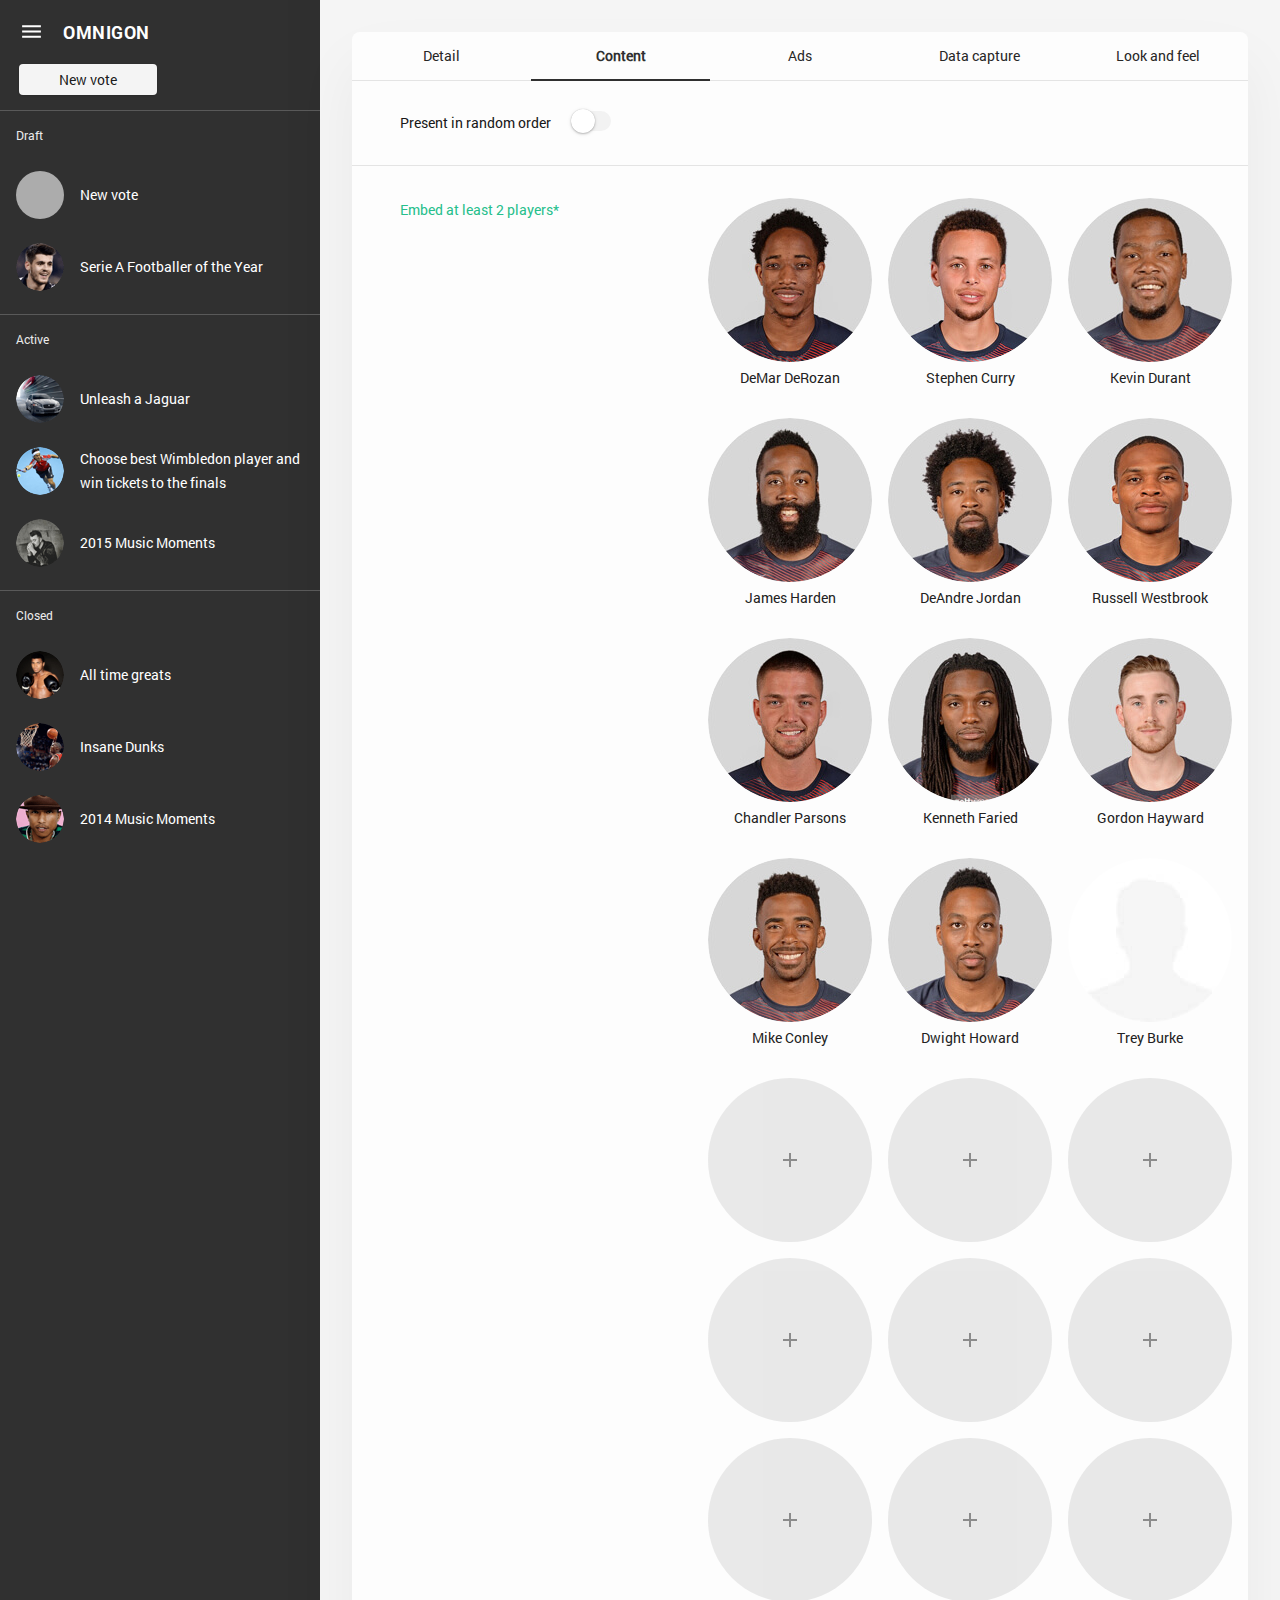
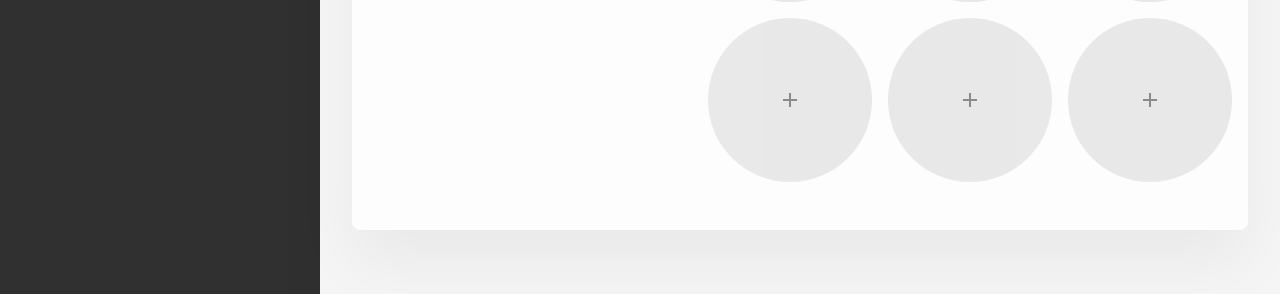
==== dev/index.html @ 8c4bab58 "#1" ====
<!doctype html>
<html class="no-js" lang="ru">

    <head>
        <meta charset="utf-8">
        <meta http-equiv="x-ua-compatible" content="ie=edge">
        <title>OMNIGON</title>
        <meta content="" name="description">
        <meta content="" name="keywords">
        <meta name="viewport" content="width=device-width, initial-scale=1">
        
        <meta content="telephone=no" name="format-detection">
        <!-- This make sence for mobile browsers. It means, that content has been optimized for mobile browsers -->
        <meta name="HandheldFriendly" content="true">
        
        
        <!--[if (gt IE 9)|!(IE)]><!--><link href="static/css/main.css" rel="stylesheet" type="text/css"><!--<![endif]-->
        
        
        <link rel="icon" type="image/jpg" href="favicon.jpg">
        <script>
            (function(H){H.className=H.className.replace(/\bno-js\b/,'js')})(document.documentElement)
        </script>
        
    </head>

    <body class="page">
        <svg xmlns="http://www.w3.org/2000/svg" style="border: 0 !important; clip: rect(0 0 0 0) !important; height: 1px !important; margin: -1px !important; overflow: hidden !important; padding: 0 !important; position: absolute !important; width: 1px !important;" class="root-svg-symbols-element">
    <symbol id="icon-check" viewBox="0 0 24 24">
      <path fill="#26BF8C" d="M9 16.17L4.83 12l-1.42 1.41L9 19 21 7l-1.41-1.41z"/>
    </symbol>
    <symbol id="icon-menu" viewBox="0 0 24 24">
      <path d="M0 0h24v24H0z"/><path class="st1" fill="#fff" d="M3 18h18v-2H3v2zm0-5h18v-2H3v2zm0-7v2h18V6H3z"/>
    </symbol>
    <symbol id="icon-plus" viewBox="0 0 24 24">
      <path d="M19 13h-6v6h-2v-6H5v-2h6V5h2v6h6z"/>
    </symbol></svg>

        <div class="page__wrapper">

            <aside class="aside">
              <div class="aside__head">
                <div class="aside__header">
                  <button class="btn btn-menu">
                    
                        <svg class="icon-menu" width="25" height="25">
                            <use xlink:href="#icon-menu"></use>
                        </svg>
                    
                  </button>
                    <h1 class="logo">
                      <a href="#" class="logo__link">OMNIGON</a>
                    </h1>
                </div>
                <button class="btn btn-small">New vote</button>
              </div>
              <div class="card card_side">
                  <div class="card__wrap">
                      <h4 class="card__title">Draft</h4>
                    <ul class="card__list">
              
                        <li class="card__item">
                          <a href="#" class="card__link">
              
                              <span class="card__pic card__pic_empty"></span>
                              <span class="card__text">New vote</span>
                          </a>
                        </li>
                        <li class="card__item">
                          <a href="#" class="card__link">
              
                              <span class="card__pic">
                                <img src="static/img/content/aside/01.jpg" class="card__img" alt="picture">
                              </span>
                              <span class="card__text">Serie A Footballer of the Year</span>
                          </a>
                        </li>
                    </ul>
                  </div>
                  <div class="card__wrap">
                      <h4 class="card__title">Active</h4>
                    <ul class="card__list">
              
                        <li class="card__item">
                          <a href="#" class="card__link">
              
                              <span class="card__pic">
                                <img src="static/img/content/aside/02.jpg" class="card__img" alt="picture">
                              </span>
                              <span class="card__text">Unleash a Jaguar</span>
                          </a>
                        </li>
                        <li class="card__item">
                          <a href="#" class="card__link">
              
                              <span class="card__pic">
                                <img src="static/img/content/aside/03.jpg" class="card__img" alt="picture">
                              </span>
                              <span class="card__text">Choose best Wimbledon player and win tickets to the finals</span>
                          </a>
                        </li>
                        <li class="card__item">
                          <a href="#" class="card__link">
              
                              <span class="card__pic">
                                <img src="static/img/content/aside/04.jpg" class="card__img" alt="picture">
                              </span>
                              <span class="card__text">2015 Music Moments</span>
                          </a>
                        </li>
                    </ul>
                  </div>
                  <div class="card__wrap">
                      <h4 class="card__title">Closed</h4>
                    <ul class="card__list">
              
                        <li class="card__item">
                          <a href="#" class="card__link">
              
                              <span class="card__pic">
                                <img src="static/img/content/aside/05.jpg" class="card__img" alt="picture">
                              </span>
                              <span class="card__text">All time greats</span>
                          </a>
                        </li>
                        <li class="card__item">
                          <a href="#" class="card__link">
              
                              <span class="card__pic">
                                <img src="static/img/content/aside/06.jpg" class="card__img" alt="picture">
                              </span>
                              <span class="card__text">Insane Dunks</span>
                          </a>
                        </li>
                        <li class="card__item">
                          <a href="#" class="card__link">
              
                              <span class="card__pic">
                                <img src="static/img/content/aside/07.jpg" class="card__img" alt="picture">
                              </span>
                              <span class="card__text">2014 Music Moments</span>
                          </a>
                        </li>
                    </ul>
                  </div>
              </div></aside>
            <main class="main">
            	<div class="main__wrap">
            		<nav class="navigation" tabindex="0">
            			<ul class="navigation__list">
            				<li class="navigation__item" onclick="openTab(this)" data-tab="detail">
            					<a href="#" class="navigation__link">Detail</a>
            				</li>
            				<li class="navigation__item is-active"  onclick="openTab(this)" data-tab="content">
            					<a href="#" class="navigation__link">Content</a>
            				</li>
            				<li class="navigation__item" onclick="openTab(this)" data-tab="ads">
            					<a href="#" class="navigation__link">Ads</a>
            				</li>
            				<li class="navigation__item" onclick="openTab(this)" data-tab="data">
            					<a href="#" class="navigation__link">Data capture</a>
            				</li>
            				<li class="navigation__item" onclick="openTab(this)" data-tab="look">
            					<a href="#" class="navigation__link">Look and feel</a>
            				</li>
            			</ul>
            		</nav>
            		<div class="main__content" id="detail">
            			<div class="main__box">
            				<p>Lorem ipsum dolor sit amet, consectetur adipisicing elit. Consequatur deleniti at ad vero expedita, quasi accusantium ab, obcaecati magni voluptatibus mollitia nobis excepturi aliquam earum facilis quod praesentium eaque dolorum, quis labore quas atque deserunt! Voluptate totam assumenda, aut sit porro iusto velit, maxime officiis eius temporibus, magnam quas maiores vero laboriosam distinctio! Blanditiis ducimus eius optio quibusdam, porro quasi explicabo quia doloremque iusto voluptates recusandae soluta cupiditate harum, commodi accusantium autem voluptatibus temporibus nobis, ad quisquam sequi itaque enim natus assumenda deserunt. In hic, praesentium impedit assumenda nostrum non, quo nesciunt dolor neque maxime magnam eaque, quam quia perferendis beatae, a odio fugiat explicabo suscipit aut. Mollitia esse, ullam, tempora quam necessitatibus in perferendis exercitationem enim, id soluta, doloremque iusto facilis eos eius laudantium sequi facere architecto consectetur veritatis laboriosam recusandae voluptas. Alias tempore eius porro placeat fugiat voluptas tenetur quo corporis vitae quam commodi, qui accusamus nulla ducimus vel consectetur doloremque excepturi harum rem. Atque facilis autem est ullam ad veniam illum iure qui alias. Consequuntur fugit ex debitis officiis minus quos doloribus illum doloremque quod nisi a, modi blanditiis fugiat, in, placeat. Blanditiis consequuntur sit nulla fuga, ex, asperiores eum aliquid enim ab, iusto labore hic. Harum cum in, laboriosam nulla praesentium atque qui, esse odio, quas nisi exercitationem eius. Eveniet optio, quibusdam asperiores. Sit repudiandae iste natus hic cupiditate, assumenda vero, sequi cumque suscipit amet eveniet, ipsam consectetur, laborum! Molestiae dolore voluptates facere omnis officiis mollitia cupiditate fuga! Eos vitae nemo, unde eveniet soluta debitis, nihil reprehenderit ipsum voluptatum veritatis architecto, aut odio provident. Natus iste impedit, provident nesciunt a nobis recusandae quam facere fugiat quasi, quae placeat possimus molestiae, quis enim sapiente quidem delectus cumque. Tempore ipsum, nobis, doloremque labore animi quas perferendis deleniti facilis consequuntur numquam sapiente. Deserunt sed, a illum expedita inventore ipsa dolores eius tempore molestias vel aut eaque maiores quis eligendi accusantium, minus repellendus error nam laborum rerum, quibusdam aliquam dolorem culpa! Maxime dolores laborum, eius. Eum dolor, temporibus nesciunt vero explicabo optio ratione excepturi nam ipsa totam repellendus dicta recusandae quisquam hic vitae dolores tenetur, ducimus doloribus nulla consequuntur iusto! Expedita, doloremque modi, repellat perferendis dolorum itaque ipsum maxime, reiciendis quas reprehenderit, ratione provident! Ut accusamus laudantium nisi quibusdam tenetur, molestias error corporis facere, in corrupti hic nulla numquam a accusantium repellendus amet quos odio, iste quasi. Ab consectetur expedita fugiat quod nam harum cupiditate fuga at, dolorem eius nulla, nisi tempora culpa corporis doloremque, explicabo facilis tempore iure quaerat repellendus. Ipsa quas eius, obcaecati nostrum quod veritatis quia quidem fugiat veniam odio repellat facere voluptatum possimus quisquam blanditiis perferendis vel molestiae cupiditate esse. Odio repellendus a voluptates optio ducimus earum vero beatae est, id ipsam, maxime possimus nihil non quod ratione qui! Id reprehenderit iusto, illo eos provident optio voluptatibus accusantium non eveniet numquam officia veritatis tempore omnis ea quis sed ducimus. Vitae aliquid harum facere, atque officia quia, praesentium blanditiis, repudiandae sequi aliquam debitis. Cum ullam at distinctio quam fugit ipsum libero, doloribus quod delectus nisi recusandae veniam voluptate necessitatibus pariatur, deleniti sunt, temporibus harum hic eligendi rem. At placeat assumenda totam sapiente expedita, excepturi consequuntur, beatae, magnam itaque cumque exercitationem necessitatibus dolorem accusantium cum alias corporis minus. Modi ex, voluptate impedit accusamus earum velit omnis facere non ipsum, soluta fugiat corrupti. Quasi, rerum amet tempore fuga laudantium at aliquid. Inventore provident commodi blanditiis, consequuntur soluta ipsum et natus dignissimos magnam voluptates asperiores eligendi aut nam ad sint numquam debitis optio. Voluptates ad cum id commodi veniam repudiandae blanditiis alias, enim doloremque dicta. Sed iste, accusantium aliquid minima, porro possimus doloribus dolore aliquam esse in velit soluta molestiae, minus quod. Eaque suscipit dolor culpa voluptatum, debitis aspernatur harum placeat, necessitatibus ipsam beatae sint magnam consequuntur eligendi nesciunt quisquam animi quia amet natus corporis eum tempore. Quasi quas numquam animi, eius perferendis, architecto delectus maxime ducimus doloremque natus voluptatum nihil tempora, id cum quam commodi. At cupiditate non, nam tempore qui eius, ab explicabo doloribus vero asperiores ex libero sint! Magnam soluta voluptas eaque laboriosam minus vero, debitis! Officia dolorum, sunt tempora quisquam impedit dolores perferendis harum, accusamus vitae reprehenderit molestias laboriosam, animi autem cupiditate porro! Quod tempora minima minus velit labore odio at quam excepturi aspernatur aperiam repellendus illum error, eum, doloribus debitis laborum quibusdam nisi sunt necessitatibus magnam, qui tenetur illo esse. Quas quis doloribus recusandae ad ullam temporibus dignissimos perspiciatis placeat commodi inventore similique, tempore non in repellat deleniti magni libero. Qui officia autem debitis rem omnis. Officiis, nostrum! Magni placeat sed porro, error, voluptate officiis reprehenderit culpa rem quo quisquam quidem, libero corporis? Similique, soluta. Unde atque accusantium ipsa consequatur nesciunt facere consectetur. Praesentium adipisci sapiente impedit dolorum quia, iste commodi. Rem iusto sequi dolor maxime aut dolores ut labore vel totam. Laudantium suscipit nulla earum dolorum alias possimus, voluptas accusamus eaque delectus assumenda. Quod esse reiciendis cum repudiandae delectus accusamus, omnis itaque tempora labore, aperiam nesciunt laboriosam ad quaerat inventore consectetur, sapiente nihil cumque suscipit quis. Voluptate eveniet harum tempore, necessitatibus ullam ex, possimus, recusandae non et doloremque incidunt ipsum consequuntur similique quasi porro commodi nulla aliquid facilis velit. Porro culpa doloremque molestiae ad repudiandae quod beatae! Iure impedit corporis at voluptates similique id quos illo, animi incidunt? Ullam, est. Quibusdam error quas doloribus, minus obcaecati repudiandae sapiente optio quasi odit temporibus laboriosam consectetur, illum suscipit explicabo. Exercitationem ipsam voluptatum nemo consectetur fuga facilis temporibus laboriosam, nobis dolores necessitatibus sapiente doloribus expedita, cupiditate! Mollitia repellendus fugiat nobis, quaerat dolorum architecto dolores ullam. Cupiditate unde non est eum ut, qui atque, culpa a consequatur illum aspernatur dicta doloremque nemo voluptas enim accusamus consectetur vero, officia quia totam inventore rerum perferendis veniam? Quas quae culpa, sequi necessitatibus quis est soluta, temporibus nesciunt, itaque cum optio nam. Quaerat eum et error amet expedita quasi quo cumque dolore iusto exercitationem mollitia autem ducimus consequatur, ipsum, cupiditate ipsa sint libero laborum consequuntur, rem explicabo repudiandae laboriosam totam. Tempora minima in repudiandae non vel sequi ab ea enim, neque, provident odit similique quasi itaque atque? Vero ducimus eum nam esse ea voluptas quis et. Optio minus nisi officia. Dolore soluta quisquam deleniti, rerum magni blanditiis cumque natus eos veritatis voluptatum nisi adipisci neque esse doloribus enim ipsam aperiam repellendus non rem provident possimus quae repudiandae in, eaque! Delectus quo sed soluta enim. Quis perferendis harum earum ullam, ipsa quae qui voluptatum saepe ratione consequuntur molestias deserunt dignissimos error, ab aspernatur distinctio? Commodi iure, odio ipsum numquam quo, rem obcaecati deserunt molestias nesciunt tempore nam quae. Natus deleniti, vel blanditiis hic omnis tempora quas id nesciunt dolorum sed, eveniet vero magni doloribus possimus laudantium harum, eaque nihil sunt, nisi exercitationem atque totam esse molestiae nulla? Nobis possimus voluptatibus dolorum, suscipit, impedit temporibus accusantium at adipisci. Sapiente magnam et eius. Aliquam cum, recusandae pariatur nesciunt veritatis animi sit accusantium eius harum assumenda alias quam, nemo nam aspernatur debitis. Reprehenderit ipsa omnis non libero ab ipsum sed laudantium, sapiente, nesciunt corporis expedita doloribus illum quibusdam voluptates consequatur similique, quisquam praesentium alias. Sunt ad, temporibus fugiat voluptatibus quis. Quaerat nostrum perspiciatis porro nemo non, distinctio facere incidunt veniam voluptate suscipit vero aliquid consequatur odit amet dolor placeat facilis doloribus mollitia maxime libero esse consectetur expedita. Doloremque molestiae dolore magni maiores sapiente quaerat quisquam tenetur?</p>
            			</div>
            		</div>
            		<div class="main__content is-active" id="content">
            			<div class="present" >
            				<p class="present__desc">Present in random order</p>
            				<form action="/" method="POST" class="present__toggler">
            					<figure class="toggler" tabindex="0">
            						<input class="toggler__checkbox" id="toggler" type="checkbox" name="toggler" tabindex="0">
            						<label class="toggler__btn" for="toggler"></label>
            					</figure>
            				</form>
            			</div>
            			<div class="card card_main">
            			    <div class="card__wrap">
            			        <h4 class="card__title">Embed at least 2 players*</h4>
            			      <ul class="card__list">
            			
            			          <li class="card__item">
            			            <a href="#" class="card__link">
            			
            			                <span class="card__pic">
            			                  <img src="static/img/content/main/01.jpg" class="card__img" alt="picture">
            			                </span>
            			                <span class="card__text">DeMar DeRozan</span>
            			            </a>
            			          </li>
            			          <li class="card__item">
            			            <a href="#" class="card__link">
            			
            			                <span class="card__pic">
            			                  <img src="static/img/content/main/02.jpg" class="card__img" alt="picture">
            			                </span>
            			                <span class="card__text">Stephen Curry</span>
            			            </a>
            			          </li>
            			          <li class="card__item">
            			            <a href="#" class="card__link">
            			
            			                <span class="card__pic">
            			                  <img src="static/img/content/main/03.jpg" class="card__img" alt="picture">
            			                </span>
            			                <span class="card__text">Kevin Durant</span>
            			            </a>
            			          </li>
            			          <li class="card__item">
            			            <a href="#" class="card__link">
            			
            			                <span class="card__pic">
            			                  <img src="static/img/content/main/04.jpg" class="card__img" alt="picture">
            			                </span>
            			                <span class="card__text">James Harden</span>
            			            </a>
            			          </li>
            			          <li class="card__item">
            			            <a href="#" class="card__link">
            			
            			                <span class="card__pic">
            			                  <img src="static/img/content/main/05.jpg" class="card__img" alt="picture">
            			                </span>
            			                <span class="card__text">DeAndre Jordan</span>
            			            </a>
            			          </li>
            			          <li class="card__item">
            			            <a href="#" class="card__link">
            			
            			                <span class="card__pic">
            			                  <img src="static/img/content/main/06.jpg" class="card__img" alt="picture">
            			                </span>
            			                <span class="card__text">Russell Westbrook</span>
            			            </a>
            			          </li>
            			          <li class="card__item">
            			            <a href="#" class="card__link">
            			
            			                <span class="card__pic">
            			                  <img src="static/img/content/main/07.jpg" class="card__img" alt="picture">
            			                </span>
            			                <span class="card__text">Chandler Parsons</span>
            			            </a>
            			          </li>
            			          <li class="card__item">
            			            <a href="#" class="card__link">
            			
            			                <span class="card__pic">
            			                  <img src="static/img/content/main/08.jpg" class="card__img" alt="picture">
            			                </span>
            			                <span class="card__text">Kenneth Faried</span>
            			            </a>
            			          </li>
            			          <li class="card__item">
            			            <a href="#" class="card__link">
            			
            			                <span class="card__pic">
            			                  <img src="static/img/content/main/09.jpg" class="card__img" alt="picture">
            			                </span>
            			                <span class="card__text">Gordon Hayward</span>
            			            </a>
            			          </li>
            			          <li class="card__item">
            			            <a href="#" class="card__link">
            			
            			                <span class="card__pic">
            			                  <img src="static/img/content/main/10.jpg" class="card__img" alt="picture">
            			                </span>
            			                <span class="card__text">Mike Conley</span>
            			            </a>
            			          </li>
            			          <li class="card__item">
            			            <a href="#" class="card__link">
            			
            			                <span class="card__pic">
            			                  <img src="static/img/content/main/11.jpg" class="card__img" alt="picture">
            			                </span>
            			                <span class="card__text">Dwight Howard</span>
            			            </a>
            			          </li>
            			          <li class="card__item">
            			            <a href="#" class="card__link">
            			
            			                <span class="card__pic card__pic_empty"></span>
            			                <span class="card__text">Trey Burke</span>
            			            </a>
            			          </li>
            			          <li class="card__item">
            			            <a href="#" class="card__link">
            			
            			                <span class="card__pic card__pic_add">
            			                  
            			            <svg class="icon-plus" width="24px" height="24px">
            			                <use xlink:href="#icon-plus"></use>
            			            </svg>
            			        
            			                </span>
            			                          </a>
            			          </li>
            			          <li class="card__item">
            			            <a href="#" class="card__link">
            			
            			                <span class="card__pic card__pic_add">
            			                  
            			            <svg class="icon-plus" width="24px" height="24px">
            			                <use xlink:href="#icon-plus"></use>
            			            </svg>
            			        
            			                </span>
            			                          </a>
            			          </li>
            			          <li class="card__item">
            			            <a href="#" class="card__link">
            			
            			                <span class="card__pic card__pic_add">
            			                  
            			            <svg class="icon-plus" width="24px" height="24px">
            			                <use xlink:href="#icon-plus"></use>
            			            </svg>
            			        
            			                </span>
            			                          </a>
            			          </li>
            			          <li class="card__item">
            			            <a href="#" class="card__link">
            			
            			                <span class="card__pic card__pic_add">
            			                  
            			            <svg class="icon-plus" width="24px" height="24px">
            			                <use xlink:href="#icon-plus"></use>
            			            </svg>
            			        
            			                </span>
            			                          </a>
            			          </li>
            			          <li class="card__item">
            			            <a href="#" class="card__link">
            			
            			                <span class="card__pic card__pic_add">
            			                  
            			            <svg class="icon-plus" width="24px" height="24px">
            			                <use xlink:href="#icon-plus"></use>
            			            </svg>
            			        
            			                </span>
            			                          </a>
            			          </li>
            			          <li class="card__item">
            			            <a href="#" class="card__link">
            			
            			                <span class="card__pic card__pic_add">
            			                  
            			            <svg class="icon-plus" width="24px" height="24px">
            			                <use xlink:href="#icon-plus"></use>
            			            </svg>
            			        
            			                </span>
            			                          </a>
            			          </li>
            			          <li class="card__item">
            			            <a href="#" class="card__link">
            			
            			                <span class="card__pic card__pic_add">
            			                  
            			            <svg class="icon-plus" width="24px" height="24px">
            			                <use xlink:href="#icon-plus"></use>
            			            </svg>
            			        
            			                </span>
            			                          </a>
            			          </li>
            			          <li class="card__item">
            			            <a href="#" class="card__link">
            			
            			                <span class="card__pic card__pic_add">
            			                  
            			            <svg class="icon-plus" width="24px" height="24px">
            			                <use xlink:href="#icon-plus"></use>
            			            </svg>
            			        
            			                </span>
            			                          </a>
            			          </li>
            			          <li class="card__item">
            			            <a href="#" class="card__link">
            			
            			                <span class="card__pic card__pic_add">
            			                  
            			            <svg class="icon-plus" width="24px" height="24px">
            			                <use xlink:href="#icon-plus"></use>
            			            </svg>
            			        
            			                </span>
            			                          </a>
            			          </li>
            			          <li class="card__item">
            			            <a href="#" class="card__link">
            			
            			                <span class="card__pic card__pic_add">
            			                  
            			            <svg class="icon-plus" width="24px" height="24px">
            			                <use xlink:href="#icon-plus"></use>
            			            </svg>
            			        
            			                </span>
            			                          </a>
            			          </li>
            			          <li class="card__item">
            			            <a href="#" class="card__link">
            			
            			                <span class="card__pic card__pic_add">
            			                  
            			            <svg class="icon-plus" width="24px" height="24px">
            			                <use xlink:href="#icon-plus"></use>
            			            </svg>
            			        
            			                </span>
            			                          </a>
            			          </li>
            			          <li class="card__item">
            			            <a href="#" class="card__link">
            			
            			                <span class="card__pic card__pic_add">
            			                  
            			            <svg class="icon-plus" width="24px" height="24px">
            			                <use xlink:href="#icon-plus"></use>
            			            </svg>
            			        
            			                </span>
            			                          </a>
            			          </li>
            			      </ul>
            			    </div>
            			</div>		</div>
            		<div class="main__content" id="ads">
            			<div class="main__box">
            				<p>Lorem ipsum dolor sit amet, consectetur adipisicing elit. Voluptatem tempore, corporis. Facilis quis eveniet odit rerum quod, non accusantium molestias minus explicabo omnis, sunt optio esse aut culpa impedit. Officia perferendis soluta labore consequatur pariatur nesciunt porro dolorum repellat molestiae minus, quis cumque ipsa, dolorem sint ut ducimus eius dolore! Culpa sunt, architecto inventore distinctio! Consequatur nihil quae maxime dicta aperiam deleniti possimus id placeat aut tempore molestias omnis, accusantium adipisci perferendis quis. Soluta a, exercitationem? Ipsam velit reiciendis quia eius, alias ut atque odio labore facere numquam temporibus sequi delectus earum totam aut ullam, quod, recusandae, molestias distinctio. Perferendis veritatis tempora voluptatem quis vero quia autem. Dolor tempora suscipit alias assumenda natus vel earum voluptas, autem pariatur placeat deserunt debitis incidunt laudantium vitae at, a, similique quis nemo porro quia libero dolorum error quibusdam hic. Itaque voluptatibus nisi a qui dolore adipisci quod quos, beatae odit unde veritatis, dignissimos quis laboriosam et! Minus nobis esse quas veniam rerum temporibus sint distinctio. Qui fugiat maiores recusandae sunt, esse similique ratione cumque illum. Rerum neque porro expedita tenetur, deserunt sunt mollitia exercitationem vitae, quibusdam at, sint repellendus praesentium ut ipsam facilis! Odit natus quod, repudiandae? Repellat, distinctio consectetur, quia accusamus adipisci amet harum quis beatae fugit omnis corporis totam ratione placeat ipsam voluptates fugiat! Commodi, facere fugit nihil autem quisquam sequi deserunt tempore repudiandae, beatae, a repellendus odio fugiat. Tempora, distinctio! Beatae nemo officia nobis, deserunt officiis cumque, mollitia, aut adipisci porro dolor eos, voluptates quasi impedit quae minus! Expedita tempore ipsum minus numquam accusantium. Voluptates exercitationem quasi ipsam amet error quaerat asperiores atque molestias, modi ducimus repellendus saepe a. Deserunt aliquid alias ab voluptate impedit natus, dolore nulla amet optio sint in beatae asperiores quisquam necessitatibus nisi, quia praesentium iste rerum id quo? Delectus iusto totam illum, velit voluptas suscipit autem soluta, quas? Sed consequuntur reiciendis nostrum, quia possimus quod exercitationem ullam quasi numquam cupiditate temporibus odit dolor repellat neque ipsam repellendus vitae maxime tempora harum at magni, vero sequi dicta excepturi voluptas. Optio id repudiandae aut aspernatur iusto, inventore, perferendis ratione consequatur error vitae laudantium? Ab voluptatibus ipsam vero est quidem dignissimos earum minima nostrum, veniam non eligendi quas repellendus minus sapiente hic consectetur aliquid omnis dolorum commodi obcaecati rem placeat molestiae voluptatem. Dolorem tempora, totam excepturi amet aspernatur quibusdam dolor ullam maiores? Ab, cupiditate animi amet ea, rerum incidunt provident quaerat molestias ratione sunt sapiente accusantium in vero quasi temporibus aliquam asperiores delectus veniam suscipit iusto. Praesentium, repellat, obcaecati. Recusandae quidem maxime necessitatibus iure consequatur fuga asperiores soluta sequi debitis culpa molestias inventore quisquam, rem voluptate. Quod consequatur quis laboriosam, quibusdam eos fugiat odio in dolores, tempore at ad recusandae odit quo rerum ratione voluptate cupiditate corrupti maiores reiciendis molestiae. Nulla sed labore sunt, esse unde eius necessitatibus provident! Excepturi ad, tempora. Natus earum dolore expedita eligendi. Natus labore, temporibus error id corporis, saepe ut illo maiores impedit dolor architecto delectus provident modi tenetur totam! Temporibus, maxime, molestias! A amet, porro! Sed harum debitis possimus modi pariatur assumenda, quasi nesciunt distinctio quos optio illum, officia inventore dolores esse sequi ullam voluptate similique eius voluptatibus repellat? Vero culpa nulla, sit reprehenderit placeat ad dicta omnis! Fuga delectus minima dolorum porro voluptatum mollitia ducimus odio architecto quae tempore nam reiciendis, similique consectetur eaque cum at, animi, sequi error voluptatibus eum aliquam temporibus praesentium! A laborum recusandae cumque distinctio libero sed cum veritatis corporis! Voluptas eum optio, cum minus maxime saepe tenetur possimus cupiditate earum? Perspiciatis ratione natus blanditiis architecto ipsa voluptates, deleniti eaque, dicta suscipit incidunt ullam veritatis ut ad consequatur vitae distinctio ipsam officia est eveniet animi ea recusandae nam! Praesentium totam incidunt, natus cumque illo magnam modi, velit soluta ad rem ipsa consequatur culpa aut nobis voluptates odit. Hic, architecto facilis tenetur nesciunt laboriosam quis iste eius quaerat velit, molestias asperiores magni laudantium a magnam quia ab esse quibusdam. Ratione optio autem ex beatae tempore id dolore vel modi. Alias unde nam possimus expedita sint, consectetur labore praesentium? Tempore optio beatae, quasi in saepe rerum molestias nihil natus tempora officiis pariatur facere sed unde ratione voluptatibus, asperiores. Expedita quaerat, facere! Consequatur quod voluptatibus doloribus, facere odio, illo commodi nobis assumenda temporibus sint aliquid repudiandae nostrum? Minus aliquam voluptates vel error ex laborum quasi quo, ut temporibus et id explicabo alias inventore rerum perspiciatis, mollitia impedit nesciunt recusandae totam eius dolor doloremque corporis. Quis, officia possimus maiores veritatis necessitatibus porro dolore, perspiciatis, rem labore quam nesciunt, reprehenderit! Pariatur facere officia, facilis ad consequatur nihil placeat quod voluptatibus odit laudantium, id debitis est alias at nesciunt beatae sequi vel hic aperiam. Voluptate earum soluta sit, numquam rem autem suscipit dolores fuga, fugit dolore id ea corporis magnam explicabo veritatis eligendi quisquam. Sint veritatis tempora quibusdam mollitia perspiciatis inventore et facilis iusto repellat maiores alias beatae quasi, minima sapiente qui accusantium. Veniam non facilis, sit, inventore ipsa ut necessitatibus quaerat sed assumenda optio qui odit repellendus similique officia, dolorem, dolore officiis labore ipsam dolorum eum blanditiis illo itaque. Rerum fugit voluptatem explicabo quod, commodi. Eos, odit fugiat illo saepe atque incidunt explicabo rem vero dolor a facilis quam quod, libero consequuntur suscipit accusamus vel nihil perferendis voluptates. Laborum optio nisi odio, in molestiae inventore ipsa ea doloribus sed repellat cumque quod rerum eveniet repudiandae, tenetur eos culpa. Fugiat cumque nesciunt voluptatem officiis placeat. Distinctio ut, unde iste, ab esse minima quam natus sed nemo, inventore nesciunt quasi illo veritatis possimus ipsa dignissimos dolor eius assumenda vitae? Quia eius, eligendi dolores natus saepe beatae, facilis veritatis odio vero sed, aperiam similique? Ducimus et provident doloribus, at? Optio adipisci amet quibusdam, fugit quod consequuntur minus, ab sapiente, sed voluptas eaque aliquid deserunt maxime, cumque minima. Soluta dolore aliquam corrupti recusandae, nostrum velit tempora amet explicabo libero fugiat ipsa iure mollitia nesciunt eaque deleniti laborum aperiam, quaerat atque tenetur voluptatibus eos quia. Sed temporibus omnis, aut quis ea consequuntur exercitationem ullam ducimus recusandae laborum, nemo suscipit quod eveniet harum natus qui et esse eligendi? Beatae error consequatur iste, quod recusandae placeat, architecto cumque aliquam!</p>
            			</div>
            		</div>
            		<div class="main__content" id="data">
            			<div class="card card_main">
            			    <div class="card__wrap">
            			        <h4 class="card__title">Embed at least 2 players*</h4>
            			      <ul class="card__list">
            			
            			          <li class="card__item">
            			            <a href="#" class="card__link">
            			
            			                <span class="card__pic">
            			                  <img src="static/img/content/main/01.jpg" class="card__img" alt="picture">
            			                </span>
            			                <span class="card__text">DeMar DeRozan</span>
            			            </a>
            			          </li>
            			          <li class="card__item">
            			            <a href="#" class="card__link">
            			
            			                <span class="card__pic">
            			                  <img src="static/img/content/main/02.jpg" class="card__img" alt="picture">
            			                </span>
            			                <span class="card__text">Stephen Curry</span>
            			            </a>
            			          </li>
            			          <li class="card__item">
            			            <a href="#" class="card__link">
            			
            			                <span class="card__pic">
            			                  <img src="static/img/content/main/03.jpg" class="card__img" alt="picture">
            			                </span>
            			                <span class="card__text">Kevin Durant</span>
            			            </a>
            			          </li>
            			          <li class="card__item">
            			            <a href="#" class="card__link">
            			
            			                <span class="card__pic">
            			                  <img src="static/img/content/main/04.jpg" class="card__img" alt="picture">
            			                </span>
            			                <span class="card__text">James Harden</span>
            			            </a>
            			          </li>
            			          <li class="card__item">
            			            <a href="#" class="card__link">
            			
            			                <span class="card__pic">
            			                  <img src="static/img/content/main/05.jpg" class="card__img" alt="picture">
            			                </span>
            			                <span class="card__text">DeAndre Jordan</span>
            			            </a>
            			          </li>
            			          <li class="card__item">
            			            <a href="#" class="card__link">
            			
            			                <span class="card__pic">
            			                  <img src="static/img/content/main/06.jpg" class="card__img" alt="picture">
            			                </span>
            			                <span class="card__text">Russell Westbrook</span>
            			            </a>
            			          </li>
            			          <li class="card__item">
            			            <a href="#" class="card__link">
            			
            			                <span class="card__pic">
            			                  <img src="static/img/content/main/07.jpg" class="card__img" alt="picture">
            			                </span>
            			                <span class="card__text">Chandler Parsons</span>
            			            </a>
            			          </li>
            			          <li class="card__item">
            			            <a href="#" class="card__link">
            			
            			                <span class="card__pic">
            			                  <img src="static/img/content/main/08.jpg" class="card__img" alt="picture">
            			                </span>
            			                <span class="card__text">Kenneth Faried</span>
            			            </a>
            			          </li>
            			          <li class="card__item">
            			            <a href="#" class="card__link">
            			
            			                <span class="card__pic">
            			                  <img src="static/img/content/main/09.jpg" class="card__img" alt="picture">
            			                </span>
            			                <span class="card__text">Gordon Hayward</span>
            			            </a>
            			          </li>
            			          <li class="card__item">
            			            <a href="#" class="card__link">
            			
            			                <span class="card__pic">
            			                  <img src="static/img/content/main/10.jpg" class="card__img" alt="picture">
            			                </span>
            			                <span class="card__text">Mike Conley</span>
            			            </a>
            			          </li>
            			          <li class="card__item">
            			            <a href="#" class="card__link">
            			
            			                <span class="card__pic">
            			                  <img src="static/img/content/main/11.jpg" class="card__img" alt="picture">
            			                </span>
            			                <span class="card__text">Dwight Howard</span>
            			            </a>
            			          </li>
            			          <li class="card__item">
            			            <a href="#" class="card__link">
            			
            			                <span class="card__pic card__pic_empty"></span>
            			                <span class="card__text">Trey Burke</span>
            			            </a>
            			          </li>
            			          <li class="card__item">
            			            <a href="#" class="card__link">
            			
            			                <span class="card__pic card__pic_add">
            			                  
            			            <svg class="icon-plus" width="24px" height="24px">
            			                <use xlink:href="#icon-plus"></use>
            			            </svg>
            			        
            			                </span>
            			                          </a>
            			          </li>
            			          <li class="card__item">
            			            <a href="#" class="card__link">
            			
            			                <span class="card__pic card__pic_add">
            			                  
            			            <svg class="icon-plus" width="24px" height="24px">
            			                <use xlink:href="#icon-plus"></use>
            			            </svg>
            			        
            			                </span>
            			                          </a>
            			          </li>
            			          <li class="card__item">
            			            <a href="#" class="card__link">
            			
            			                <span class="card__pic card__pic_add">
            			                  
            			            <svg class="icon-plus" width="24px" height="24px">
            			                <use xlink:href="#icon-plus"></use>
            			            </svg>
            			        
            			                </span>
            			                          </a>
            			          </li>
            			          <li class="card__item">
            			            <a href="#" class="card__link">
            			
            			                <span class="card__pic card__pic_add">
            			                  
            			            <svg class="icon-plus" width="24px" height="24px">
            			                <use xlink:href="#icon-plus"></use>
            			            </svg>
            			        
            			                </span>
            			                          </a>
            			          </li>
            			          <li class="card__item">
            			            <a href="#" class="card__link">
            			
            			                <span class="card__pic card__pic_add">
            			                  
            			            <svg class="icon-plus" width="24px" height="24px">
            			                <use xlink:href="#icon-plus"></use>
            			            </svg>
            			        
            			                </span>
            			                          </a>
            			          </li>
            			          <li class="card__item">
            			            <a href="#" class="card__link">
            			
            			                <span class="card__pic card__pic_add">
            			                  
            			            <svg class="icon-plus" width="24px" height="24px">
            			                <use xlink:href="#icon-plus"></use>
            			            </svg>
            			        
            			                </span>
            			                          </a>
            			          </li>
            			          <li class="card__item">
            			            <a href="#" class="card__link">
            			
            			                <span class="card__pic card__pic_add">
            			                  
            			            <svg class="icon-plus" width="24px" height="24px">
            			                <use xlink:href="#icon-plus"></use>
            			            </svg>
            			        
            			                </span>
            			                          </a>
            			          </li>
            			          <li class="card__item">
            			            <a href="#" class="card__link">
            			
            			                <span class="card__pic card__pic_add">
            			                  
            			            <svg class="icon-plus" width="24px" height="24px">
            			                <use xlink:href="#icon-plus"></use>
            			            </svg>
            			        
            			                </span>
            			                          </a>
            			          </li>
            			          <li class="card__item">
            			            <a href="#" class="card__link">
            			
            			                <span class="card__pic card__pic_add">
            			                  
            			            <svg class="icon-plus" width="24px" height="24px">
            			                <use xlink:href="#icon-plus"></use>
            			            </svg>
            			        
            			                </span>
            			                          </a>
            			          </li>
            			          <li class="card__item">
            			            <a href="#" class="card__link">
            			
            			                <span class="card__pic card__pic_add">
            			                  
            			            <svg class="icon-plus" width="24px" height="24px">
            			                <use xlink:href="#icon-plus"></use>
            			            </svg>
            			        
            			                </span>
            			                          </a>
            			          </li>
            			          <li class="card__item">
            			            <a href="#" class="card__link">
            			
            			                <span class="card__pic card__pic_add">
            			                  
            			            <svg class="icon-plus" width="24px" height="24px">
            			                <use xlink:href="#icon-plus"></use>
            			            </svg>
            			        
            			                </span>
            			                          </a>
            			          </li>
            			          <li class="card__item">
            			            <a href="#" class="card__link">
            			
            			                <span class="card__pic card__pic_add">
            			                  
            			            <svg class="icon-plus" width="24px" height="24px">
            			                <use xlink:href="#icon-plus"></use>
            			            </svg>
            			        
            			                </span>
            			                          </a>
            			          </li>
            			      </ul>
            			    </div>
            			</div>		</div>
            		<div class="main__content" id="look">
            			<div class="main__box">
            				<p>Lorem</p>
            				<p>Lorem ipsum dolor sit amet, consectetur adipisicing elit. Distinctio, exercitationem.</p>
            				<p>Lorem ipsum dolor sit amet, consectetur adipisicing elit. Et quasi neque inventore alias, ullam maiores.</p>
            				<p>Lorem</p>
            				<p>Lorem ipsum dolor sit amet, consectetur adipisicing elit. Distinctio, exercitationem.</p>
            				<p>Lorem ipsum dolor sit amet, consectetur adipisicing elit. Consequuntur voluptas animi incidunt alias nobis id deserunt. Earum iste repellat commodi?</p>
            				<p>Lorem ipsum dolor sit amet, consectetur adipisicing elit. Maxime blanditiis velit corporis ut harum accusantium delectus eos, qui sit, sequi nisi labore ratione minima tempore asperiores ullam, accusamus porro suscipit. Vel molestias eos eaque saepe perspiciatis maiores et magni modi laborum distinctio consectetur, voluptates sequi excepturi atque dicta nemo incidunt veritatis tenetur tempore! Qui rerum dolore suscipit nulla. Doloremque asperiores earum expedita aliquid rem, iusto, necessitatibus ab quis inventore corrupti architecto perferendis. Consequatur at sint illo facere molestias, minima voluptatum consectetur optio magni magnam eius, ut minus ipsam repellendus praesentium. Maxime ducimus reiciendis omnis, quaerat accusantium eaque nemo minima. Repudiandae nobis ab consectetur labore numquam consequuntur, veritatis atque quos ex ipsam. Dicta quo repellendus ratione possimus reiciendis magni doloremque animi at, ex rerum odit sequi officia magnam enim accusamus vel natus laboriosam. Placeat in excepturi illo veniam inventore, nam enim cumque explicabo, laudantium sequi, consectetur recusandae magni nemo necessitatibus dignissimos culpa voluptate fuga accusantium ducimus. Suscipit a qui praesentium? Ea molestias quidem eligendi dolore ut, sit iste! Nihil harum explicabo placeat, repudiandae suscipit nemo? Nam doloribus maiores commodi eum optio aliquam reprehenderit iste tempore perferendis ratione dolores, ea nostrum provident sunt nobis similique reiciendis quasi sapiente facere. Esse soluta, commodi.</p>
            				<p>Lorem</p>
            				<p>Lorem ipsum dolor sit amet, consectetur adipisicing elit. Distinctio, exercitationem.</p>
            				<p>Lorem ipsum dolor sit amet, consectetur adipisicing elit. Et quasi neque inventore alias, ullam maiores.</p>
            				<p>Lorem</p>
            				<p>Lorem ipsum dolor sit amet, consectetur adipisicing elit. Distinctio, exercitationem.</p>
            				<p>Lorem ipsum dolor sit amet, consectetur adipisicing elit. Consequuntur voluptas animi incidunt alias nobis id deserunt. Earum iste repellat commodi?</p>
            				<p>Lorem ipsum dolor sit amet, consectetur adipisicing elit. Maxime blanditiis velit corporis ut harum accusantium delectus eos, qui sit, sequi nisi labore ratione minima tempore asperiores ullam, accusamus porro suscipit. Vel molestias eos eaque saepe perspiciatis maiores et magni modi laborum distinctio consectetur, voluptates sequi excepturi atque dicta nemo incidunt veritatis tenetur tempore! Qui rerum dolore suscipit nulla. Doloremque asperiores earum expedita aliquid rem, iusto, necessitatibus ab quis inventore corrupti architecto perferendis. Consequatur at sint illo facere molestias, minima voluptatum consectetur optio magni magnam eius, ut minus ipsam repellendus praesentium. Maxime ducimus reiciendis omnis, quaerat accusantium eaque nemo minima. Repudiandae nobis ab consectetur labore numquam consequuntur, veritatis atque quos ex ipsam. Dicta quo repellendus ratione possimus reiciendis magni doloremque animi at, ex rerum odit sequi officia magnam enim accusamus vel natus laboriosam. Placeat in excepturi illo veniam inventore, nam enim cumque explicabo, laudantium sequi, consectetur recusandae magni nemo necessitatibus dignissimos culpa voluptate fuga accusantium ducimus. Suscipit a qui praesentium? Ea molestias quidem eligendi dolore ut, sit iste! Nihil harum explicabo placeat, repudiandae suscipit nemo? Nam doloribus maiores commodi eum optio aliquam reprehenderit iste tempore perferendis ratione dolores, ea nostrum provident sunt nobis similique reiciendis quasi sapiente facere. Esse soluta, commodi.</p>
            			</div>
            		</div>
            	</div>
            </main>
            <div class="page__buffer"></div>

        </div>

        <script src="static/js/main.js"></script>
    </body>

</html>
---- dev/static/css/main.css ----
/*! normalize.css v3.0.3 | MIT License | github.com/necolas/normalize.css */
/**
 * 1. Set default font family to sans-serif.
 * 2. Prevent iOS and IE text size adjust after device orientation change,
 *    without disabling user zoom.
 */
html {
  font-family: sans-serif;
  /* 1 */
  -ms-text-size-adjust: 100%;
  /* 2 */
  -webkit-text-size-adjust: 100%;
  /* 2 */
}

/**
 * Remove default margin.
 */
body {
  margin: 0;
}

/* HTML5 display definitions
   ========================================================================== */
/**
 * Correct `block` display not defined for any HTML5 element in IE 8/9.
 * Correct `block` display not defined for `details` or `summary` in IE 10/11
 * and Firefox.
 * Correct `block` display not defined for `main` in IE 11.
 */
article,
aside,
details,
figcaption,
figure,
footer,
header,
main,
menu,
nav,
section,
summary {
  display: block;
}

/**
 * 1. Correct `inline-block` display not defined in IE 8/9.
 * 2. Normalize vertical alignment of `progress` in Chrome, Firefox, and Opera.
 */
audio,
canvas,
progress,
video {
  display: inline-block;
  /* 1 */
  vertical-align: baseline;
  /* 2 */
}

/**
 * Prevent modern browsers from displaying `audio` without controls.
 * Remove excess height in iOS 5 devices.
 */
audio:not([controls]) {
  display: none;
  height: 0;
}

/**
 * Address `[hidden]` styling not present in IE 8/9/10.
 * Hide the `template` element in IE 8/9/10/11, Safari, and Firefox < 22.
 */
[hidden],
template {
  display: none;
}

/* Links
   ========================================================================== */
/**
 * Remove the gray background color from active links in IE 10.
 */
a {
  background-color: transparent;
}

/**
 * Improve readability of focused elements when they are also in an
 * active/hover state.
 */
a:active,
a:hover {
  outline: 0;
}

/* Text-level semantics
   ========================================================================== */
/**
 * Address styling not present in IE 8/9/10/11, Safari, and Chrome.
 */
abbr[title] {
  border-bottom: 1px dotted;
}

/**
 * Address style set to `bolder` in Firefox 4+, Safari, and Chrome.
 */
b,
strong {
  font-weight: bold;
}

/**
 * Address styling not present in Safari and Chrome.
 */
dfn {
  font-style: italic;
}

/**
 * Address styling not present in IE 8/9.
 */
mark {
  background: #ff0;
  color: #000;
}

/**
 * Prevent `sub` and `sup` affecting `line-height` in all browsers.
 */
sub,
sup {
  font-size: 75%;
  line-height: 0;
  position: relative;
  vertical-align: baseline;
}

sup {
  top: -0.5em;
}

sub {
  bottom: -0.25em;
}

/* Embedded content
   ========================================================================== */
/**
 * Remove border when inside `a` element in IE 8/9/10.
 */
img {
  border: 0;
}

/**
 * Correct overflow not hidden in IE 9/10/11.
 */
svg:not(:root) {
  overflow: hidden;
}

/* Grouping content
   ========================================================================== */
/**
 * Remove margin
 */
figure {
  margin: 0;
}

/**
 * Address differences between Firefox and other browsers.
 */
hr {
  box-sizing: content-box;
  height: 0;
}

/**
 * Contain overflow in all browsers.
 */
pre {
  overflow: auto;
}

/**
 * Address odd `em`-unit font size rendering in all browsers.
 */
code,
kbd,
pre,
samp {
  font-family: monospace, monospace;
  font-size: 1em;
}

/* Forms
   ========================================================================== */
/**
 * Known limitation: by default, Chrome and Safari on OS X allow very limited
 * styling of `select`, unless a `border` property is set.
 */
/**
 * 1. Correct color not being inherited.
 *    Known issue: affects color of disabled elements.
 * 2. Correct font properties not being inherited.
 * 3. Address margins set differently in Firefox 4+, Safari, and Chrome.
 */
button,
input,
optgroup,
select,
textarea {
  color: inherit;
  /* 1 */
  font: inherit;
  /* 2 */
  margin: 0;
  /* 3 */
}

fieldset {
  margin: 0;
  padding: 0;
  border: 0;
  outline: 0;
  font-size: 100%;
  vertical-align: baseline;
  background: transparent;
}

/**
 * Address `overflow` set to `hidden` in IE 8/9/10/11.
 */
button {
  overflow: visible;
}

/**
 * Address inconsistent `text-transform` inheritance for `button` and `select`.
 * All other form control elements do not inherit `text-transform` values.
 * Correct `button` style inheritance in Firefox, IE 8/9/10/11, and Opera.
 * Correct `select` style inheritance in Firefox.
 */
button,
select {
  text-transform: none;
}

/**
 * 1. Avoid the WebKit bug in Android 4.0.* where (2) destroys native `audio`
 *    and `video` controls.
 * 2. Correct inability to style clickable `input` types in iOS.
 * 3. Improve usability and consistency of cursor style between image-type
 *    `input` and others.
 */
button,
html input[type="button"],
input[type="reset"],
input[type="submit"] {
  -webkit-appearance: button;
  /* 2 */
  cursor: pointer;
  /* 3 */
}

/**
 * Re-set default cursor for disabled elements.
 */
button[disabled],
html input[disabled] {
  cursor: default;
}

/**
 * Remove inner padding and border in Firefox 4+.
 */
button::-moz-focus-inner,
input::-moz-focus-inner {
  border: 0;
  padding: 0;
}

/**
 * Address Firefox 4+ setting `line-height` on `input` using `!important` in
 * the UA stylesheet.
 */
input {
  line-height: normal;
}

/**
 * It's recommended that you don't attempt to style these elements.
 * Firefox's implementation doesn't respect box-sizing, padding, or width.
 *
 * 1. Address box sizing set to `content-box` in IE 8/9/10.
 * 2. Remove excess padding in IE 8/9/10.
 */
input[type="checkbox"],
input[type="radio"] {
  box-sizing: border-box;
  /* 1 */
  padding: 0;
  /* 2 */
}

/**
 * Fix the cursor style for Chrome's increment/decrement buttons. For certain
 * `font-size` values of the `input`, it causes the cursor style of the
 * decrement button to change from `default` to `text`.
 */
input[type="number"]::-webkit-inner-spin-button,
input[type="number"]::-webkit-outer-spin-button {
  height: auto;
}

/**
 * 1. Address `appearance` set to `searchfield` in Safari and Chrome.
 * 2. Address `box-sizing` set to `border-box` in Safari and Chrome
 *    (include `-moz` to future-proof).
 */
input[type="search"] {
  -webkit-appearance: textfield;
  /* 1 */
  /* 2 */
  box-sizing: content-box;
}

/**
 * Remove inner padding and search cancel button in Safari and Chrome on OS X.
 * Safari (but not Chrome) clips the cancel button when the search input has
 * padding (and `textfield` appearance).
 */
input[type="search"]::-webkit-search-cancel-button,
input[type="search"]::-webkit-search-decoration {
  -webkit-appearance: none;
}

/**
 * 1. Correct `color` not being inherited in IE 8/9/10/11.
 * 2. Remove padding so people aren't caught out if they zero out fieldsets.
 */
legend {
  border: 0;
  /* 1 */
  padding: 0;
  /* 2 */
}

/**
 * Remove default vertical scrollbar in IE 8/9/10/11.
 */
textarea {
  overflow: auto;
}

/**
 * Don't inherit the `font-weight` (applied by a rule above).
 * NOTE: the default cannot safely be changed in Chrome and Safari on OS X.
 */
optgroup {
  font-weight: bold;
}

/* Tables
   ========================================================================== */
/**
 * Remove most spacing between table cells.
 */
table {
  border-collapse: collapse;
  border-spacing: 0;
}

td,
th {
  padding: 0;
}

/* Blockquote
   ========================================================================== */
blockquote {
  margin: 0;
}

@font-face {
  font-family: "Roboto-Regular-webfont";
  src: url("../fonts/Roboto-Regular-webfont.woff2") format("woff2"), url("../fonts/Roboto-Regular-webfont.woff") format("woff");
  font-weight: normal;
  font-style: normal;
}

@font-face {
  font-family: "Roboto-Bold-webfont";
  src: url("../fonts/Roboto-Bold-webfont.woff2") format("woff2"), url("../fonts/Roboto-Bold-webfont.woff") format("woff");
  font-weight: normal;
  font-style: normal;
}

.logo {
  display: inline-block;
  vertical-align: top;
  margin: 0 0 0 19px;
  height: .9em;
  font-size: 18px;
}

.logo__link {
  letter-spacing: .5px;
  font-size: 18px;
  color: #fff;
  -webkit-transition: 0.4s;
  transition: 0.4s;
  font-family: 'Roboto-Bold-webfont', Arial, sans-serif;
}

.logo__link:hover {
  color: #27BF8C;
  opacity: .8;
}

.btn {
  padding: 0;
  border: 0;
  margin: 0;
  font-size: 0;
}

.btn-menu {
  display: inline-block;
  vertical-align: top;
  background-color: transparent;
  -webkit-transition: 0.4s;
  transition: 0.4s;
}

.btn-menu:hover {
  opacity: .8;
}

.btn-small {
  border-radius: 4px;
  padding: 6px 40px;
  background-color: rgba(255, 255, 255, 0.95);
  box-shadow: 0 0 1px 0 rgba(0, 0, 0, 0.2), 0 1px 2px 0 rgba(0, 0, 0, 0.1);
  font-size: 14px;
  color: rgba(0, 0, 0, 0.9);
  font-family: 'Roboto-Regular-webfont', Arial, sans-serif;
}

.btn-small:hover {
  background-color: rgba(255, 216, 64, 0.9);
}

.icon-menu {
  display: inline-block;
  vertical-align: top;
  fill: transparent;
}

.icon-plus {
  fill: #6F6F6F;
}

html ::-moz-selection {
  background: rgba(0, 0, 0, 0.2);
  color: #fff;
}

html ::selection {
  background: rgba(0, 0, 0, 0.2);
  color: #fff;
}

html ::-moz-selection {
  background: rgba(0, 0, 0, 0.2);
  color: #fff;
}

html, body {
  height: 100%;
}

body {
  color: #000;
  font-family: 'Roboto-Regular-webfont', Arial, sans-serif;
}

.page__wrapper {
  display: -webkit-box;
  display: -ms-flexbox;
  display: flex;
  min-height: 100%;
}

* html .page__wrapper {
  height: 100%;
}

a {
  text-decoration: none;
  outline: none;
}

h1, h2, h3, h4, h5, h6 {
  margin: 0 0 .8em;
  font-weight: normal;
  line-height: 1.1;
}

h1 {
  font-size: 2em;
}

h2 {
  font-size: 1.8em;
}

h3 {
  font-size: 1.6em;
}

h4 {
  font-size: 1.5em;
}

h5 {
  font-size: 1.4em;
}

h6 {
  font-size: 1.3em;
}

b, strong {
  font-weight: normal;
}

p {
  margin: 0;
}

.aside {
  width: 50%;
  max-width: 508px;
  min-width: 320px;
  background-color: #303030;
  background-color: #303030 90%;
  background-image: -webkit-linear-gradient(left, #303030 90%, #2F2F2F 90%);
  background-image: linear-gradient(to right, #303030 90%, #2F2F2F 90%);
}

@media only screen and (max-width: 1401px) {
  .aside {
    width: 320px;
  }
}

.aside__head {
  padding: 19px 19px 15px;
}

.aside__header {
  display: -webkit-box;
  display: -ms-flexbox;
  display: flex;
  -webkit-box-align: center;
      -ms-flex-align: center;
          align-items: center;
  margin-bottom: 20px;
}

.card {
  position: relative;
}

.card__title {
  font-size: 12px;
  line-height: 2;
  color: #EAEAEA;
  font-family: 'Roboto-Regular-webfont', Arial, sans-serif;
  font-weight: 500;
  margin-bottom: 12px;
}

.card__list {
  list-style: none;
  padding: 0;
  margin: 0;
  font-size: 0;
}

.card__pic {
  display: inline-block;
  position: relative;
  border-radius: 100%;
  font-size: 0;
  overflow: hidden;
}

.card__img {
  position: absolute;
  top: 50%;
  left: 50%;
  -webkit-transform: translate(-50%, -50%);
          transform: translate(-50%, -50%);
  min-width: 100%;
  min-height: 100%;
}

.card_side .card__wrap {
  padding: 12px 0 11px;
  border-top: 1px solid #595959;
}

.card_side .card__title {
  margin-left: 16px;
}

.card_side .card__item {
  min-height: 72px;
}

.card_side .card__item.is-active .card__link {
  color: #303030;
  font-weight: bold;
  background-color: #FFD840;
}

.card_side .card__link {
  display: -webkit-box;
  display: -ms-flexbox;
  display: flex;
  -webkit-box-align: center;
      -ms-flex-align: center;
          align-items: center;
  padding: 12px 16px;
  font-size: 14px;
  line-height: 1.71;
  color: #fff;
  font-family: 'Roboto-Regular-webfont', Arial, sans-serif;
  -webkit-transition: 0.4s;
  transition: 0.4s;
}

.card_side .card__link:hover {
  background-color: #FFD840;
  color: #303030;
  font-weight: bold;
}

.card_side .card__pic {
  display: inline-block;
  min-width: 48px;
  height: 48px;
  margin-right: 16px;
}

.card_side .card__pic_empty {
  background-color: #FFF;
  opacity: .6;
}

.card_main .card__wrap {
  display: -webkit-box;
  display: -ms-flexbox;
  display: flex;
  -webkit-box-pack: justify;
      -ms-flex-pack: justify;
          justify-content: space-between;
  border-top: 1px solid #E4E4E4;
  padding: 32px 0 32px 48px;
}

.card_main .card__title {
  position: relative;
  display: -webkit-box;
  display: -ms-flexbox;
  display: flex;
  -webkit-box-flex: 0;
      -ms-flex: 0 1 auto;
          flex: 0 1 auto;
  margin-right: 16px;
  white-space: nowrap;
  font-size: 14px;
  line-height: 1.71;
  color: #26BF8C;
}

.card_main .card__title:before {
  content: '';
  position: absolute;
  top: .7em;
  left: -20px;
  display: inline-block;
  width: 12px;
  height: 9px;
  background-image: url("/static/img/minified-svg/icon-check.svg");
  background-size: 12px 9px;
}

.card_main .card__list {
  display: -webkit-box;
  display: -ms-flexbox;
  display: flex;
  -webkit-box-pack: end;
      -ms-flex-pack: end;
          justify-content: flex-end;
  -ms-flex-wrap: wrap;
      flex-wrap: wrap;
  margin-left: auto;
  width: 100%;
  max-width: 720px;
}

.card_main .card__item {
  display: inline-block;
  vertical-align: top;
  margin-right: 16px;
}

.card_main .card__link {
  position: relative;
  display: -webkit-box;
  display: -ms-flexbox;
  display: flex;
  -webkit-box-orient: vertical;
  -webkit-box-direction: normal;
      -ms-flex-direction: column;
          flex-direction: column;
  text-align: center;
}

.card_main .card__link:hover {
  opacity: 1;
}

.card_main .card__link:hover .card__pic:after {
  content: '';
  position: absolute;
  top: 0;
  left: 0;
  width: 100%;
  height: 100%;
  background-color: rgba(0, 0, 0, 0.1);
}

.card_main .card__link:hover .card__pic .icon-plus {
  fill: #2C2C2C;
}

.card_main .card__pic {
  display: block;
  width: 164px;
  height: 164px;
  margin-bottom: 4px;
}

@media only screen and (max-width: 1500px) {
  .card_main .card__pic {
    width: 148px;
    height: 148px;
  }
}

@media only screen and (max-width: 1401px) {
  .card_main .card__pic {
    width: 164px;
    height: 164px;
  }
}

.card_main .card__pic_empty {
  background-image: url("../../static/img/content/main/placeholder.jpg");
}

.card_main .card__pic_add {
  background-color: #E3E3E3;
  margin: 0;
  opacity: .8;
  margin-bottom: 16px;
  -webkit-transition: 0.4s;
  transition: 0.4s;
}

.card_main .card__pic .icon-plus {
  position: absolute;
  top: 50%;
  left: 50%;
  -webkit-transform: translate(-50%, -50%);
          transform: translate(-50%, -50%);
}

.card_main .card__text {
  margin-bottom: 28px;
  font-size: 14px;
  line-height: 1.71;
  color: #222;
}

.main {
  width: 100%;
  padding: 32px 32px 64px;
  background-color: #F5F5F5;
}

.main__wrap {
  width: 100%;
  max-width: 952px;
  margin: 0 auto;
  background-color: #FDFDFD;
  border-radius: 8px;
  box-shadow: 0 32px 64px 0 rgba(0, 0, 0, 0.05);
  overflow: hidden;
}

@media only screen and (max-width: 1180px) {
  .main__wrap {
    width: 772px;
  }
}

.main__box {
  padding: 48px 38px;
  border-top: 1px solid #E4E4E4;
}

.main__content {
  display: none;
}

.main__content.is-active {
  display: block;
}

.navigation__list {
  font-size: 0;
  margin: 0;
  padding: 0;
  display: -webkit-box;
  display: -ms-flexbox;
  display: flex;
  -webkit-box-align: center;
      -ms-flex-align: center;
          align-items: center;
  -webkit-box-pack: justify;
      -ms-flex-pack: justify;
          justify-content: space-between;
  height: 48px;
}

.navigation__item {
  height: 100%;
  -webkit-box-flex: 0;
      -ms-flex: 0 1 100%;
          flex: 0 1 100%;
  border-bottom: 2px solid transparent;
}

.navigation__item.is-active .navigation__link {
  color: #303030;
  font-weight: bold;
  border-bottom: 2px solid #303030;
}

.navigation__link {
  display: -webkit-box;
  display: -ms-flexbox;
  display: flex;
  -webkit-box-align: center;
      -ms-flex-align: center;
          align-items: center;
  -webkit-box-pack: center;
      -ms-flex-pack: center;
          justify-content: center;
  text-align: center;
  width: 100%;
  height: 100%;
  font-size: 14px;
  font-family: 'Roboto-Regular-webfont', Arial, sans-serif;
  color: #272727;
}

.navigation__link:hover {
  color: #303030;
  border-bottom: 2px solid #303030;
}

.present {
  display: -webkit-box;
  display: -ms-flexbox;
  display: flex;
  -webkit-box-align: center;
      -ms-flex-align: center;
          align-items: center;
  padding: 30px 48px;
  border-top: 1px solid #E4E4E4;
}

.present__desc {
  font-size: 14px;
  line-height: 1.71;
  color: #181818;
}

.present__toggler {
  margin-left: 20px;
}

.toggler {
  display: inline-block;
}

.toggler:focus {
  outline: 0;
}

.toggler:focus .toggler__btn:after {
  box-shadow: 0 0 0 4px rgba(255, 216, 64, 0.6);
}

.toggler__checkbox {
  display: none;
}

.toggler__checkbox + .toggler__btn {
  box-sizing: border-box;
}

.toggler__checkbox + .toggler__btn::-moz-selection {
  background: none;
}

.toggler__checkbox + .toggler__btn::selection {
  background: none;
}

.toggler__checkbox:checked + .toggler__btn:after {
  left: 50%;
}

.toggler__checkbox:focus + .toggler__btn:after {
  box-shadow: 0 0 0 4px rgba(255, 216, 64, 0.6);
}

.toggler__checkbox + .toggler__btn {
  position: relative;
  outline: 0;
  display: block;
  width: 40px;
  height: 20px;
  cursor: pointer;
  -webkit-user-select: none;
     -moz-user-select: none;
      -ms-user-select: none;
          user-select: none;
  border-radius: 100px;
  background-color: #F2F2F2;
  -webkit-transition: 0.4s;
  transition: 0.4s;
}

.toggler__checkbox + .toggler__btn:after {
  content: "";
  position: absolute;
  top: -2px;
  display: block;
  width: 24px;
  height: 24px;
  left: 0;
  border-radius: 24px;
  background-color: #fff;
  -webkit-transition: left 0.3s cubic-bezier(0.175, 0.885, 0.32, 1.275), padding 0.3s ease, margin 0.3s ease;
  transition: left 0.3s cubic-bezier(0.175, 0.885, 0.32, 1.275), padding 0.3s ease, margin 0.3s ease;
  box-shadow: 0 1px 2px 0 rgba(0, 0, 0, 0.2), 0 1px 4px 0 rgba(0, 0, 0, 0.1), 0 0 1px 0 rgba(0, 0, 0, 0.2);
}

.toggler__checkbox + .toggler__btn:hover:after {
  will-change: padding;
}

.toggler__checkbox + .toggler__btn:focus + .toggler__btn:after {
  box-shadow: 0 0 0 4px rgba(255, 216, 64, 0.6);
}

.toggler__checkbox + .toggler__btn:active {
  background-color: #E5E5E5;
}

.toggler__checkbox + .toggler__btn:active:after {
  padding-right: .2em;
}

.toggler__checkbox:checked + .toggler__btn {
  background: #303030;
}

.toggler__checkbox:checked + .toggler__btn:active {
  background: #FCC31F;
}

.toggler__checkbox:checked + .toggler__btn:active:after {
  margin-left: -.2em;
}

/*# sourceMappingURL=main.css.map */
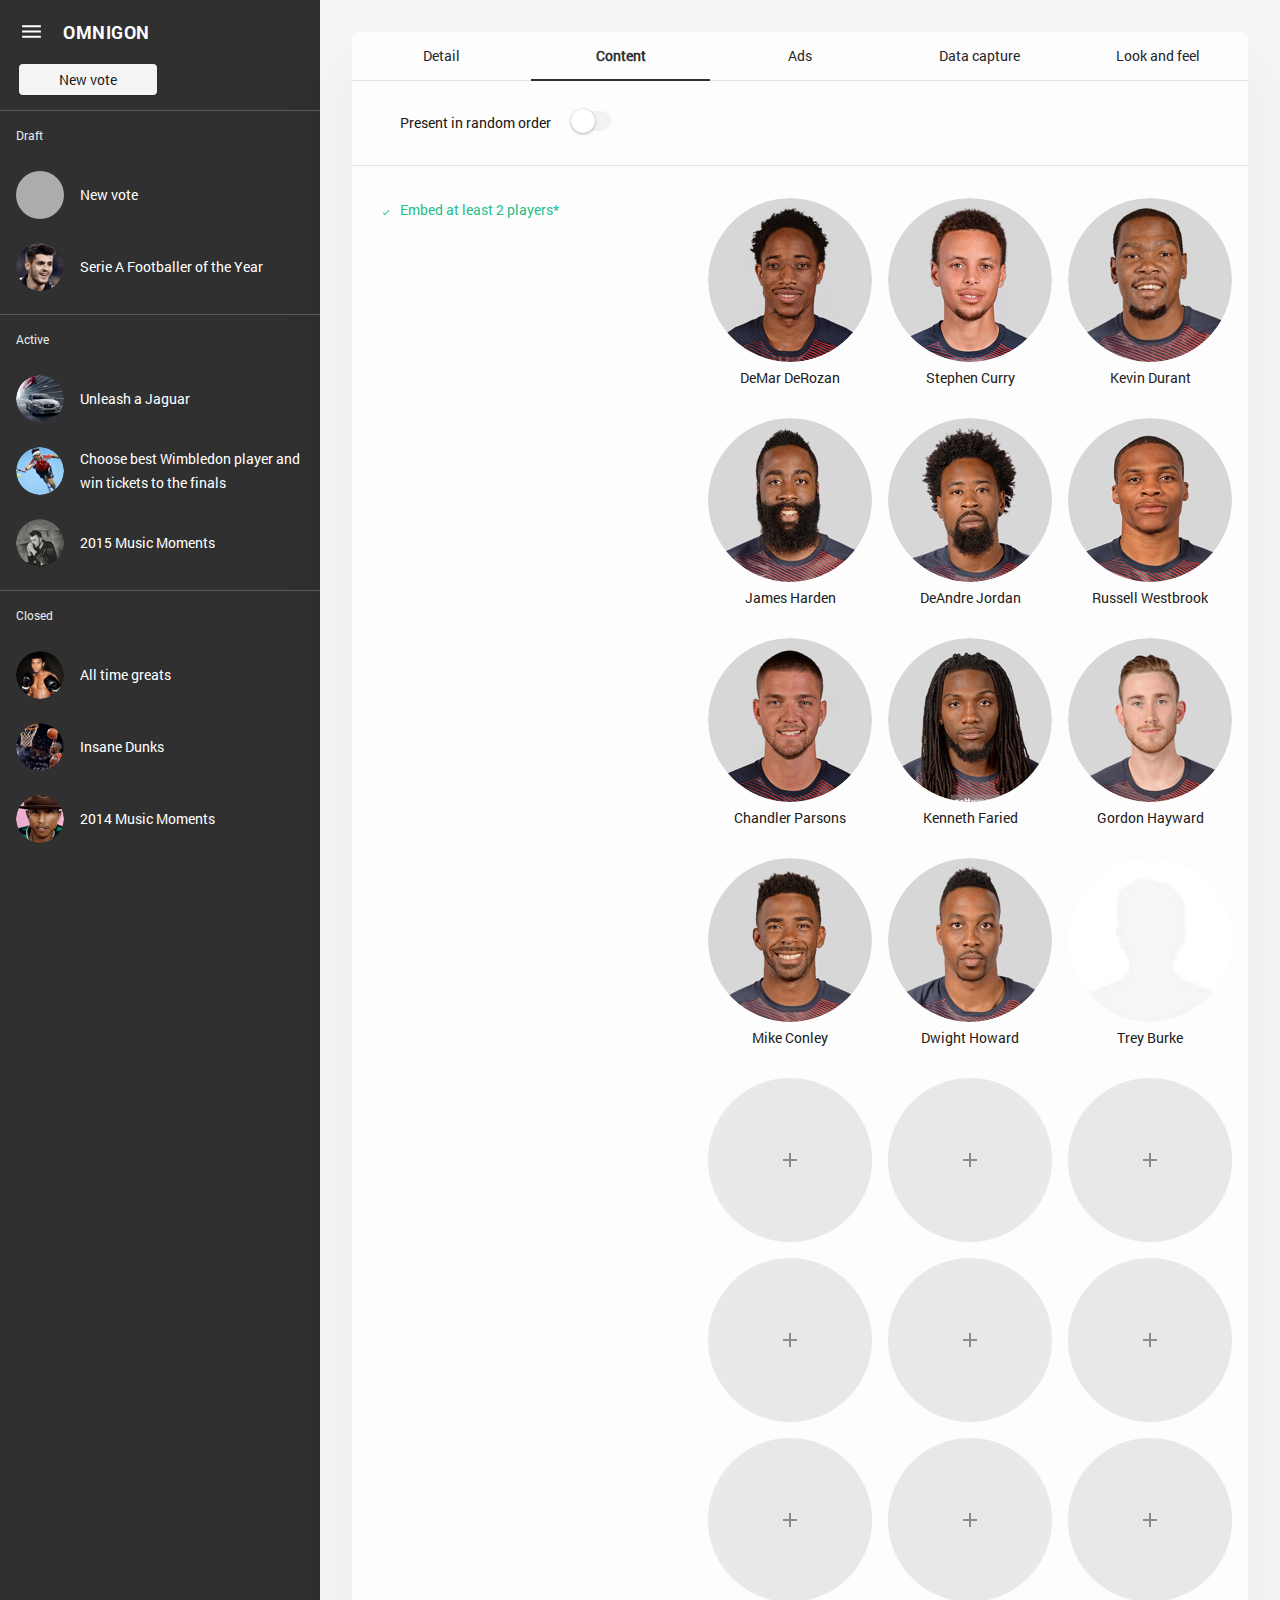
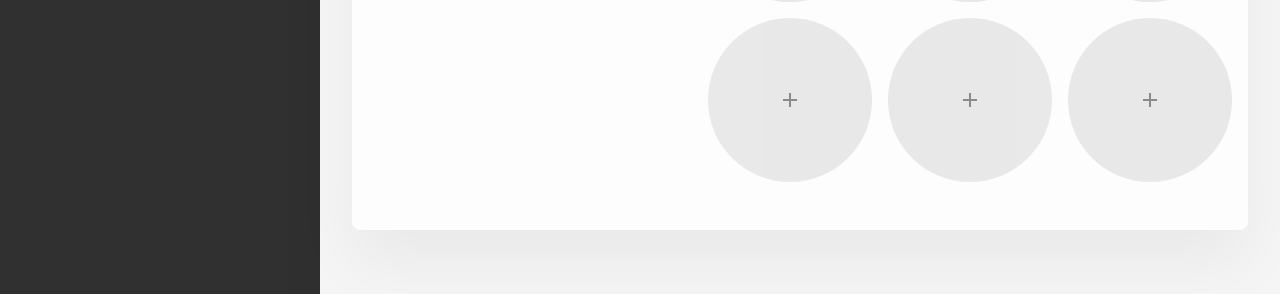
==== commit ecd141da: "go" ====
--- a/dev/index.html
+++ b/dev/index.html
@@ -1,5 +1,5 @@
 <!doctype html>
-<html class="no-js" lang="ru">
+<html class="no-js" lang="en">
 
     <head>
         <meta charset="utf-8">
--- a/dev/static/css/main.css
+++ b/dev/static/css/main.css
@@ -696,7 +696,7 @@
   display: inline-block;
   width: 12px;
   height: 9px;
-  background-image: url("/static/img/minified-svg/icon-check.svg");
+  background-image: url("../img/minified-svg/icon-check.svg");
   background-size: 12px 9px;
 }
 
